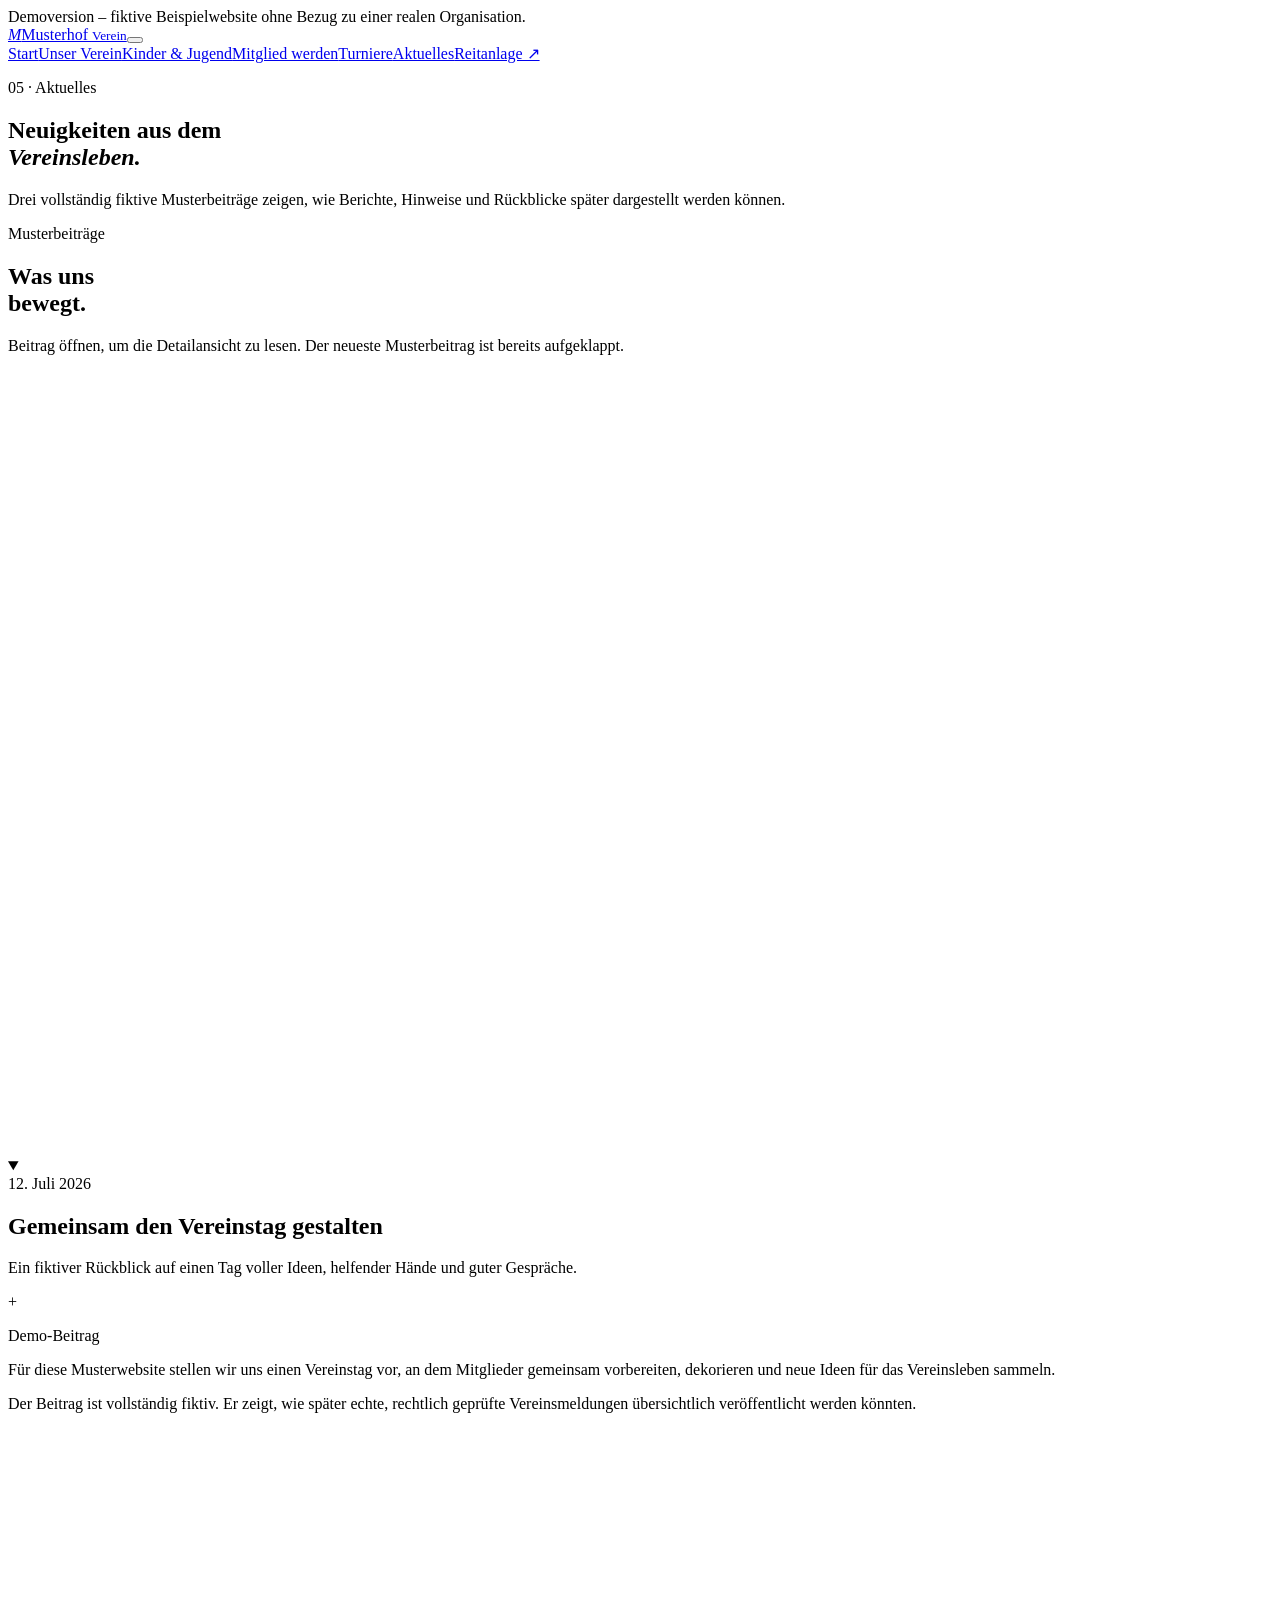
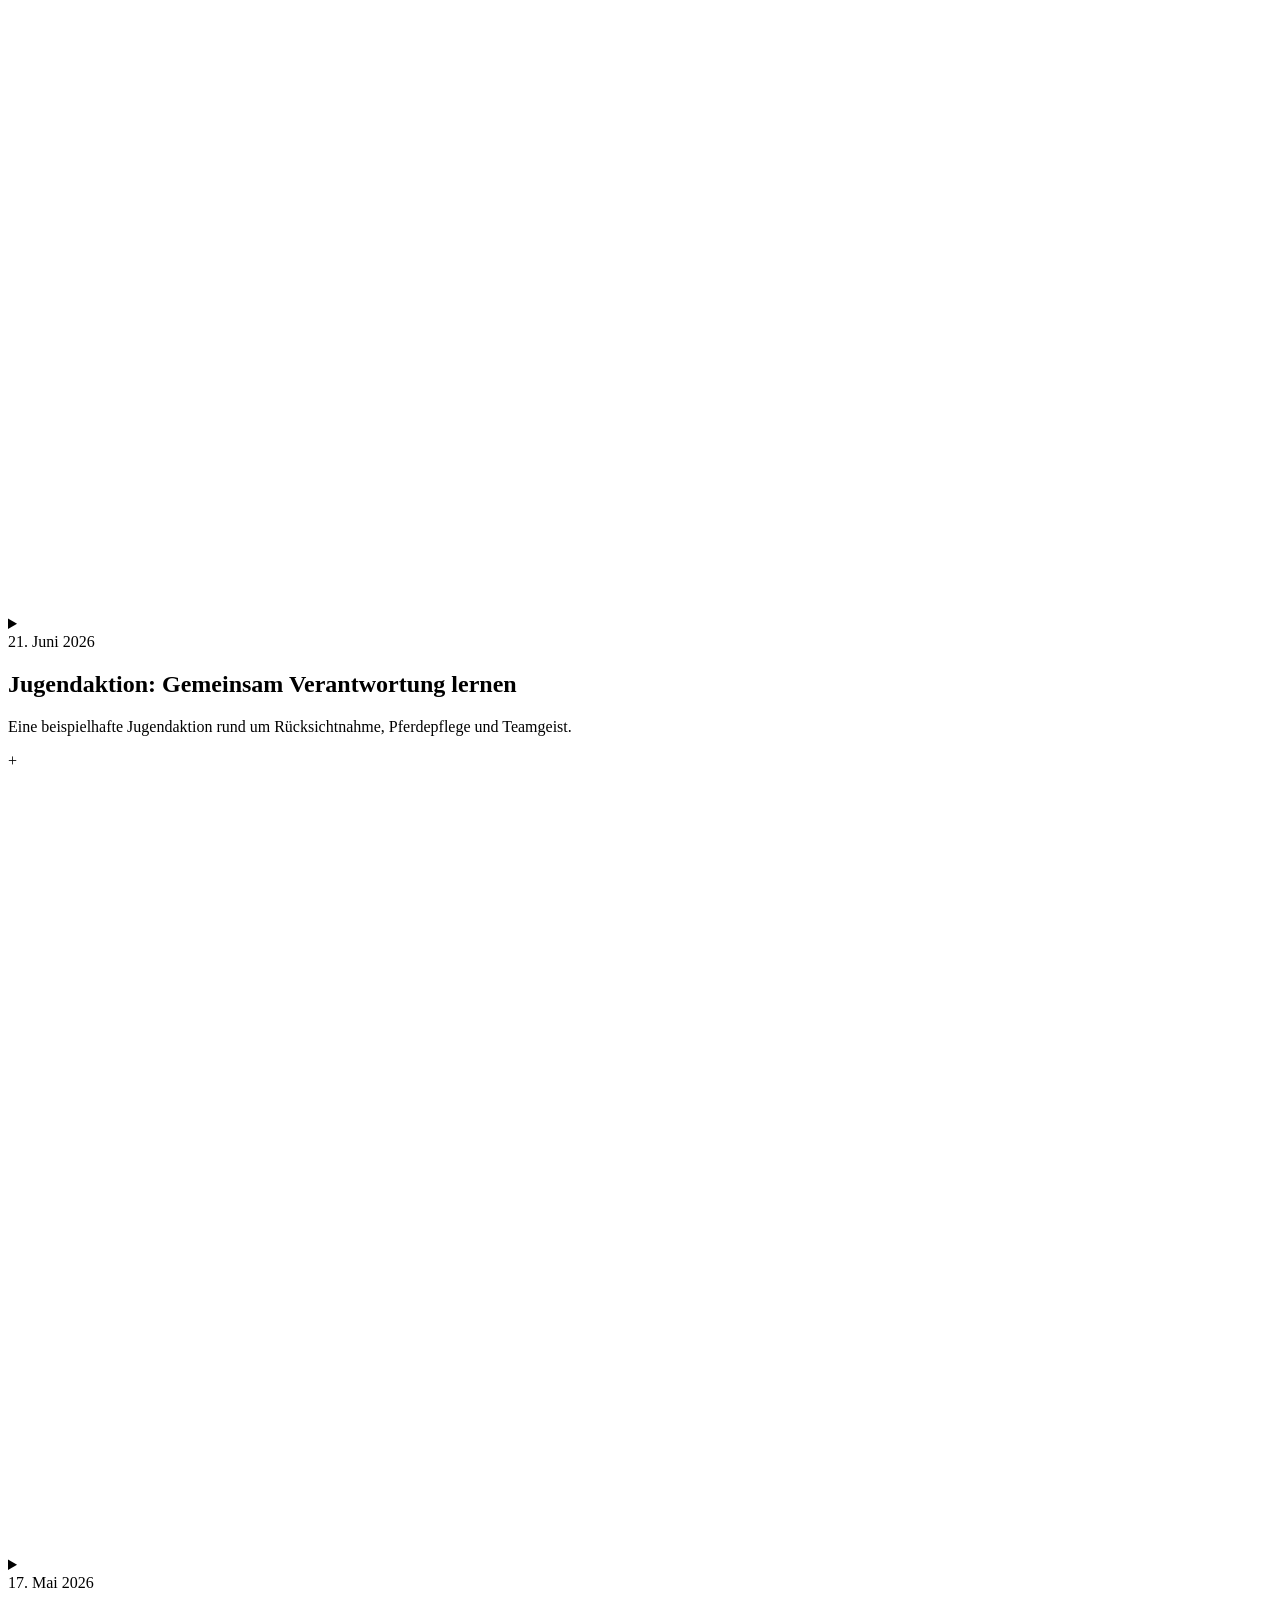
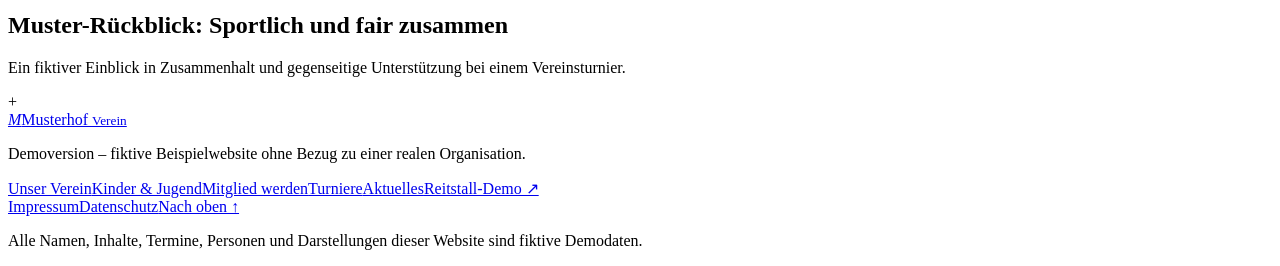
==== aktuelles.html @ 646482c4 "Erstelle Vereins-Demowebsite" ====
<!doctype html><html lang="de"><head><meta charset="utf-8"><meta name="viewport" content="width=device-width,initial-scale=1"><meta name="robots" content="noindex,nofollow,noarchive"><meta name="description" content="Fiktive Neuigkeiten des Reitverein Musterhof e.V."><title>Aktuelles · Reitverein Musterhof e.V.</title><link rel="stylesheet" href="style.css"><script src="script.js" defer></script><script src="news.js" defer></script></head><body><div class="demo-bar">Demoversion – fiktive Beispielwebsite ohne Bezug zu einer realen Organisation.</div><header class="site-header"><a class="brand" href="index.html"><i class="brand-mark">M</i>Musterhof <small>Verein</small></a><button class="nav-toggle" type="button" aria-expanded="false" aria-controls="site-nav" aria-label="Navigation öffnen"><span></span></button><nav class="site-nav" id="site-nav"><a href="index.html">Start</a><a href="verein.html">Unser Verein</a><a href="jugend.html">Kinder & Jugend</a><a href="mitglied.html">Mitglied werden</a><a href="veranstaltungen.html">Turniere</a><a href="aktuelles.html" aria-current="page">Aktuelles</a><a class="partner-link" href="https://home-5020967539.app-ionos.space/">Reitanlage ↗</a></nav></header><main><section class="page-hero"><p class="eyebrow">05 · Aktuelles</p><h1>Neuigkeiten aus dem<br><em>Vereinsleben.</em></h1><p>Drei vollständig fiktive Musterbeiträge zeigen, wie Berichte, Hinweise und Rückblicke später dargestellt werden können.</p></section><section class="page-content"><div class="split-head"><div><p class="eyebrow">Musterbeiträge</p><h2>Was uns<br>bewegt.</h2></div><p>Beitrag öffnen, um die Detailansicht zu lesen. Der neueste Musterbeitrag ist bereits aufgeklappt.</p></div><div id="news-list" class="news-list" aria-live="polite"><p class="news-loading">Demo-Beiträge werden geladen …</p></div><noscript><p class="noscript">Für die sortierte Beitragsansicht muss JavaScript aktiviert sein.</p></noscript></section></main><footer class="site-footer"><div class="footer-grid"><div><a class="brand" href="index.html"><i class="brand-mark">M</i>Musterhof <small>Verein</small></a><p>Demoversion – fiktive Beispielwebsite ohne Bezug zu einer realen Organisation.</p></div><nav class="footer-nav"><a href="verein.html">Unser Verein</a><a href="jugend.html">Kinder & Jugend</a><a href="mitglied.html">Mitglied werden</a><a href="veranstaltungen.html">Turniere</a><a href="aktuelles.html">Aktuelles</a><a href="https://home-5020967539.app-ionos.space/">Reitstall-Demo ↗</a></nav><nav class="footer-nav"><a href="impressum.html">Impressum</a><a href="datenschutz.html">Datenschutz</a><a href="#top">Nach oben ↑</a></nav></div><p class="footer-note">Alle Namen, Inhalte, Termine, Personen und Darstellungen dieser Website sind fiktive Demodaten.</p></footer></body></html>
---- style.css ----
:root{--night:#071d2b;--navy:#0d3148;--petrol:#174e63;--blue:#396d87;--smoke:#88a9b9;--mist:#edf3f5;--paper:#m��h��춻�q�^v
L	HHL��
K̊JN���܎�ٙ��ؘX��ܛ�[���YX[YܘYY[�
�\��H]�HL	K�ؘJ�MK�MK�MK�MJK�[��\�[�̉JK[�X\�YܘYY[�
L�YY�̍YM�����M
_K�Y�KZ\���X^]�Y��L���܎��YLYM�K�Y�KX�۝[��Y[�΍ܙ[HX^
K���[K�[�
L	HHLL�
K̊J_K�Y�KX�۝[���X\��[��K���[Nٛ۝��[\
����[K�����[JK�K���\�K\�\�Y�_K����^�X^]�Y�K����H���܎��M����ٛ۝\�^�N�K�ܙ[_K��[Y\�YܚY�X\��[�]���[N�ܚY][\]KX��[[�Μ�\X]
�Y��_K���\�YܚY�X\��[�]���[N�ܚY][\]KX��[[�Μ�\X]
Y��_K���\�X�\��Y[�ΌK��[_K�]�]\��\�^N�ܚY�\�X�\�][ΌN���܎���NYؘX��ܛ�[��[�X\�YܘYY[�
MYY���͘��L���
N؛ܙ\�\�Y]\ΌN�X�KZ][\Θ�[�\�ٛ۝��[\
ܙ[K���\�[JH�\�K\�\�Y�_K���\�X�\���X\��[��K�ܙ[H���[Nٛ۝\�^�N�K���[_K���\�X�\����^�X\��[�����܎��\�KX�YJNٛ۝\�^�N��ܙ[Nٛ۝]�ZY��L�]\�\�X�[�΋�Y[N�^]�[�ٛܛN�\\��\�_K�[[�X�\�\�^N�[�[�KX�����X\��[�]��\�[N�Y[�΋����[H��[N���܎��X����ؘX��ܛ�[��ٌ�MX��؛ܙ\�\�Y]\ΎN\ٛ۝\�^�N��N�[Nٛ۝]�ZY��L�^]�[�ٛܛN�\\��\�_K��\[\��\�^N�ܚY���[�\�\�\�]��\���\���[N�X\��[��ܙ[H�Y[�Ό�\�\�[N��ۙ_K��\[\�^�\�^N�ܚY�ܚY][\]KX��[[�΍�Y����\�\�[N�[YۋZ][\Μ�\��Y[�ΌK�ܙ[NؘX��ܛ�[��ٙ��؛ܙ\��\��Y�\�K[[�JN؛ܙ\�\�Y]\ΌM�K��\[\�N��Y�ܙ^�\�^N�ܚY��Y��ZY�����܎�ٙ��ؘX��ܛ�[���\�K\]��
N؛ܙ\�\�Y]\΍L	N���[�\�Z[�ܙ[Y[���\���۝[����[�\��\�X�[X[[XY[��^�\��N�X�KZ][\Θ�[�\�ٛ۝\�^�N���\�[Nٛ۝]�ZY��K�]�[�YܚY�ܚY][\]KX��[[�Μ�\X]
�Y��_K�]�[�X�\��Z[�ZZY���K�]�[�X�\���X\��[��\�[HK�]�[�X�\��X�^ٛ۝\�^�N���[Nٛ۝]�ZY���LK�Y�[]�\��[���[[�Y�[��[۞�Y[�ΌK���[HK��[N���܎��N�ؘ͎X��ܛ�[��ٍXY�؛ܙ\��\��Y���XLN؛ܙ\�\�Y]\ΌMٛ۝]�ZY���K�Y�[]X�^�\�^N�ܚY��\����[N�X\��[����[HK�Y�[\����\�^N�ܚY�ܚY][\]KX��[[�Ό��Y����\�\�[N�Y[�Ό\�[NؘX��ܛ�[��ٙ��؛ܙ\��\��Y�\�K[[�JN؛ܙ\�\�Y]\ΌL�K�Y�[\����ٛ۝\�^�N����[_K��]��[\��\�^N�ܚY��\�\�[_K��]��Z][^ؘX��ܛ�[��ٙ��؛ܙ\��\��Y�\�K[[�JN؛ܙ\�\�Y]\Ό���ݙ\���ΚY[�K��]��Z][H�[[X\�^�\�^N�ܚY�ܚY][\]KX��[[�Ό��Y��]]���\�K�\�[N�[YۋZ][\Θ�[�\��Y[�Ό\�[N��\��܎��[�\��\�\�[N��ۙ_K��]��Z][H�[[X\�N��]�X��]Y]Z[�[X\��\��\�^N��ۙ_K��]��Z][H�[[X\�H[Y���Y����ZY��ML�ؚ�X�Y�]��ݙ\�؛ܙ\�\�Y]\ΌMK��]��Z][H��X\��[����\�[HZ[\ܝ[�ٛ۝\�^�N�����[HZ[\ܝ[�K��]��]���^�\�^N�ܚY��Y���ZY���؛ܙ\��\��Y�\�K[[�JN؛ܙ\�\�Y]\΍L	N�X�KZ][\Θ�[�\���[��][ێ���\�K��]��Z][V��[�H��]��]���^��[�ٛܛN���]JYY�_K��]��Y]Z[�\�^N�ܚY�ܚY][\]KX��[[�Ό��Y����\�K�\�[N�Y[�Ό\�[HK�\�[H�L����܎��\�K[]]Y
_K��]��[�Y[���Y[�Ό��[NؘX��ܛ�[��ٙ��؛ܙ\�\�Y]\ΌNK����ܚ\�Y[�Ό\�[N���܎���L����ؘX��ܛ�[��ٍYMYM_K��]�X[��X�]N���[�ٛܛN��[��]VJ��
N��[��][ێ��X�]H����[�ٛܛH���K��]�X[��\�X�^��X�]N�N��[�ٛܛN��ۙ_PYYXJX^]�Y�L�
^˜�]K[�]���\���\�[_K��]K[�]�^ٛ۝\�^�N���\�[_K�\�XKYܚY��X]\�KYܚY�[���YܚY�ܚY][\]KX��[[�Μ�\X]
�Z[�X^
Y��J_K���\�YܚY�ܚY][\]KX��[[�Μ�\X]
�Y��_K��]��\�]�Y]��ܚY][\]KX��[[�ΌY��Y��K��]��X�\���\��X�[�ܚYX��[[��K�L_K����\�YܚY�ܚY][\]KX��[[�ΌY��Y��K����\�YܚY���\��X�[�ܚYX��[[��K�L__PYYXJX^]�Y��
^�[��ܛ�\Y[��]���K�[[�X�\�ٛ۝\�^�N��M��[_K��]KZXY\���YH��]KZXY\����][ێ��[]]�N���]]��Y[�Ό\�[HK���[NؘX��ܛ�[���\�K[�Y�
_K��]�]���^�\�^N�����K��]K[�]����][ێ�X���]N���L	N�Y��ܚY���\�^N��ۙN�Y[�΋�ܙ[HK���[HK���[NؘX��ܛ�[���\�K[�Y�
N؛ܙ\�]��\��Y�ؘJ�MK�MK�MK�L�Nٛ^Y\�X�[ێ���[[��[YۋZ][\Μ��]�K��]K[�]���[��\�^N��^K��]K[�]�^�Y[�΋��\�[Nٛ۝\�^�N����[_K�\��\�[[��؛ܙ\�\�Y]\ΌL�K�\���Z[�ZZY���K�\�Ϛ[Y��ؚ�X�\��][ێ���H�[�\�K�\��X��^�Y[�ΎLK���[_K�\��K�Y�KZ\��^ٛ۝\�^�N��[\
ˍ\�[KM]�����[J_K��]ZXY��K�[�]X�[��ܚY][\]KX��[[�ΌY��K��X�[ۋ�Y�KX�۝[��Y[�΍\�[HK���[_K�Y�KZ\���Z[�ZZY���Y[�΍\�[HK���[_K�\�XKYܚY��X]\�KYܚY�[���YܚY��[Y\�YܚY�]�[�YܚY���\�YܚY��]��\�]�Y]��ܚY][\]KX��[[�ΌY��K�\�XKX�\��Z[�ZZY��͌K�[�]]�\�X[�Z[�ZZY����ܚY\��Ό_K��]��X�\���\��X�[�ܚYX��[[��]]�K��]��X�\���\��X�[[Y���]��X�\�[Y��ZY����K����\�YܚY�ܚY][\]KX��[[�ΌY��K����\�YܚY���\��X�[�ܚYX��[[��]]�K��]��Z][H�[[X\�^�ܚY][\]KX��[[�ΌY��]]�K��]��Z][H�[[X\�H[Y��ܚYX��[[��K�LN��Y�L	N�ZY����K��]��Z][H�[[X\�O�]��ܚYX��[[��_K��]��]���^�ܚYX��[[����ܚY\��Ό�K��]��Y]Z[�ܚY][\]KX��[[�ΌY���Y[�Ό\�[HK�\�[_K�Y�[\����ܚY][\]KX��[[�ΌY��K��^��\�\�[__PYYXJ�Y�\��\�YX�Y[[�[ێ��YX�J^�[��ܛ�X�Z]�[܎�]]�J�
���Y�ܙK
��Y�\��[�[X][ۋY\�][ێ��[\�Z[\ܝ[��[�[X][ۋZ]\�][ۋX��[��HZ[\ܝ[���[��][ۋY\�][ێ��[\�Z[\ܝ[�K��]�X[��X�]N�N��[�ٛܛN��ۙ__B
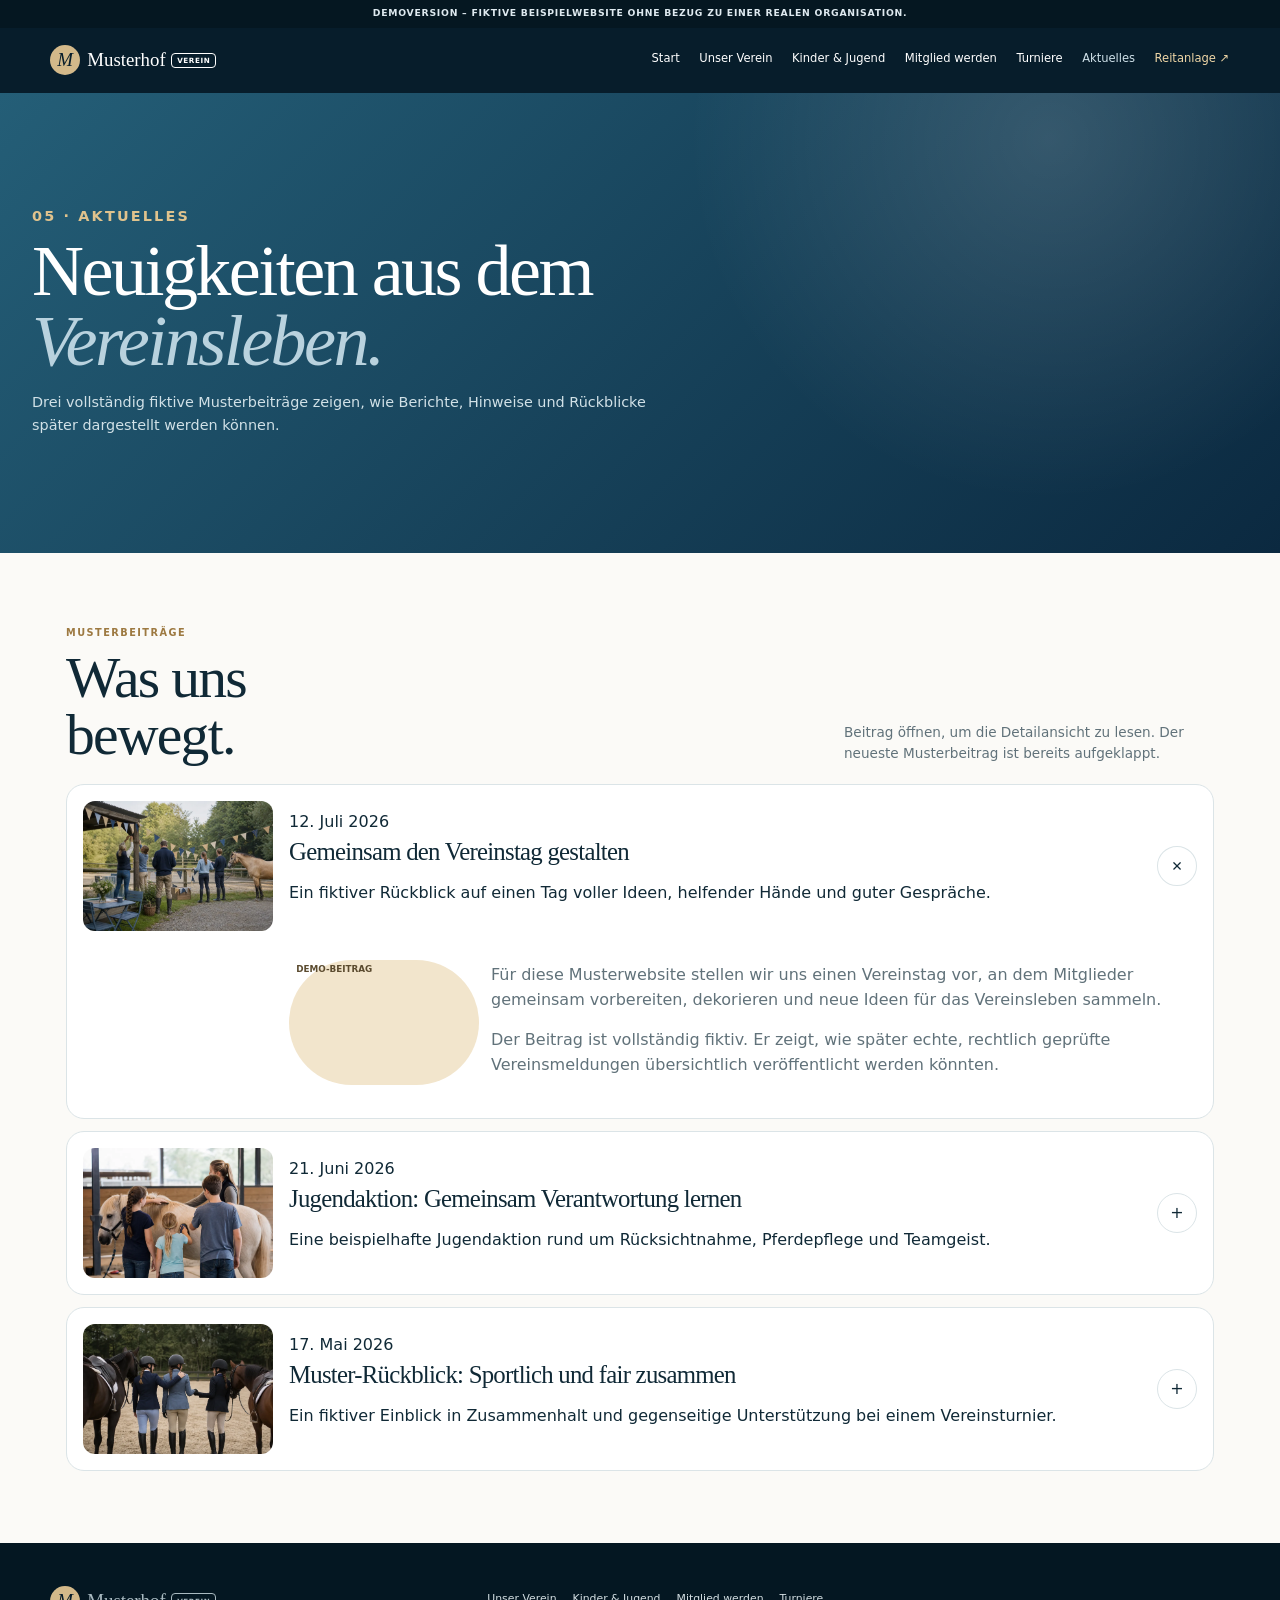
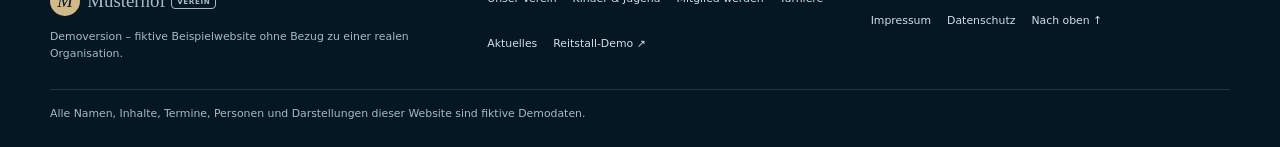
==== commit c4e410f2: "Vereinsseite mobile-first vereinfachen" ====
--- a/aktuelles.html
+++ b/aktuelles.html
@@ -1 +1,3 @@
-<!doctype html><html lang="de"><head><meta charset="utf-8"><meta name="viewport" content="width=device-width,initial-scale=1"><meta name="robots" content="noindex,nofollow,noarchive"><meta name="description" content="Fiktive Neuigkeiten des Reitverein Musterhof e.V."><title>Aktuelles · Reitverein Musterhof e.V.</title><link rel="stylesheet" href="style.css"><script src="script.js" defer></script><script src="news.js" defer></script></head><body><div class="demo-bar">Demoversion – fiktive Beispielwebsite ohne Bezug zu einer realen Organisation.</div><header class="site-header"><a class="brand" href="index.html"><i class="brand-mark">M</i>Musterhof <small>Verein</small></a><button class="nav-toggle" type="button" aria-expanded="false" aria-controls="site-nav" aria-label="Navigation öffnen"><span></span></button><nav class="site-nav" id="site-nav"><a href="index.html">Start</a><a href="verein.html">Unser Verein</a><a href="jugend.html">Kinder & Jugend</a><a href="mitglied.html">Mitglied werden</a><a href="veranstaltungen.html">Turniere</a><a href="aktuelles.html" aria-current="page">Aktuelles</a><a class="partner-link" href="https://home-5020967539.app-ionos.space/">Reitanlage ↗</a></nav></header><main><section class="page-hero"><p class="eyebrow">05 · Aktuelles</p><h1>Neuigkeiten aus dem<br><em>Vereinsleben.</em></h1><p>Drei vollständig fiktive Musterbeiträge zeigen, wie Berichte, Hinweise und Rückblicke später dargestellt werden können.</p></section><section class="page-content"><div class="split-head"><div><p class="eyebrow">Musterbeiträge</p><h2>Was uns<br>bewegt.</h2></div><p>Beitrag öffnen, um die Detailansicht zu lesen. Der neueste Musterbeitrag ist bereits aufgeklappt.</p></div><div id="news-list" class="news-list" aria-live="polite"><p class="news-loading">Demo-Beiträge werden geladen …</p></div><noscript><p class="noscript">Für die sortierte Beitragsansicht muss JavaScript aktiviert sein.</p></noscript></section></main><footer class="site-footer"><div class="footer-grid"><div><a class="brand" href="index.html"><i class="brand-mark">M</i>Musterhof <small>Verein</small></a><p>Demoversion – fiktive Beispielwebsite ohne Bezug zu einer realen Organisation.</p></div><nav class="footer-nav"><a href="verein.html">Unser Verein</a><a href="jugend.html">Kinder & Jugend</a><a href="mitglied.html">Mitglied werden</a><a href="veranstaltungen.html">Turniere</a><a href="aktuelles.html">Aktuelles</a><a href="https://home-5020967539.app-ionos.space/">Reitstall-Demo ↗</a></nav><nav class="footer-nav"><a href="impressum.html">Impressum</a><a href="datenschutz.html">Datenschutz</a><a href="#top">Nach oben ↑</a></nav></div><p class="footer-note">Alle Namen, Inhalte, Termine, Personen und Darstellungen dieser Website sind fiktive Demodaten.</p></footer></body></html>
+<!doctype html><html lang="de"><head><meta charset="utf-8"><meta name="viewport" content="width=device-width,initial-scale=1"><meta name="robots" content="noindex,nofollow,noarchive"><meta name="description" content="Fiktive Neuigkeiten des Reitverein Musterhof e.V."><title>Aktuelles · Reitverein Musterhof e.V.</title><link rel="stylesheet" href="style.css?v=3"><script src="script.js" defer></script><script src="news.js" defer></script></head><body><div class="demo-bar">Demoversion – fiktive Beispielwebsite ohne Bezug zu einer realen Organisation.</div><header class="site-header"><a class="brand" href="index.html"><i class="brand-mark">M</i>Musterhof <small>Verein</small></a><button class="nav-toggle" type="button" aria-expanded="false" aria-controls="site-nav" aria-label="Navigation öffnen"><span></span></button><nav class="site-nav" id="site-nav"><a href="index.html">Start</a><a href="verein.html">Unser Verein</a><a href="jugend.html">Kinder & Jugend</a><a href="mitglied.html">Mitglied werden</a><a href="veranstaltungen.html">Turniere</a><a href="aktuelles.html" aria-current="page">Aktuelles</a><a class="partner-link" href="https://home-5020967539.app-ionos.space/">Reitanlage ↗</a></nav></header><main><section class="page-hero"><p class="eyebrow">05 · Aktuelles</p><h1>Neuigkeiten aus dem<br><em>Vereinsleben.</em></h1><p>Drei vollständig fiktive Musterbeiträge zeigen, wie Berichte, Hinweise und Rückblicke später dargestellt werden können.</p></section><section class="page-content"><div class="split-head"><div><p class="eyebrow">Musterbeiträge</p><h2>Was uns<br>bewegt.</h2></div><p>Beitrag öffnen, um die Detailansicht zu lesen. Der neueste Musterbeitrag ist bereits aufgeklappt.</p></div><div id="news-list" class="news-list" aria-live="polite"><p class="news-loading">Demo-Beiträge werden geladen …</p></div><noscript><p class="noscript">Für die sortierte Beitragsansicht muss JavaScript aktiviert sein.</p></noscript></section></main><footer class="site-footer"><div class="footer-grid"><div><a class="brand" href="index.html"><i class="brand-mark">M</i>Musterhof <small>Verein</small></a><p>Demoversion – fiktive Beispielwebsite ohne Bezug zu einer realen Organisation.</p></div><nav class="footer-nav"><a href="verein.html">Unser Verein</a><a href="jugend.html">Kinder & Jugend</a><a href="mitglied.html">Mitglied werden</a><a href="veranstaltungen.html">Turniere</a><a href="aktuelles.html">Aktuelles</a><a href="https://home-5020967539.app-ionos.space/">Reitstall-Demo ↗</a></nav><nav class="footer-nav"><a href="impressum.html">Impressum</a><a href="datenschutz.html">Datenschutz</a><a href="#top">Nach oben ↑</a></nav></div><p class="footer-note">Alle Namen, Inhalte, Termine, Personen und Darstellungen dieser Website sind fiktive Demodaten.</p></footer></body></html>
+
+
--- a/style.css
+++ b/style.css
@@ -1,512 +1,226 @@
-:root{--night:#071d2b;--navy:#0d3148;--petrol:#174e63;--blue:#396d87;--smoke:#88a9b9;--mist:#edf3f5;--paper:#m��h��춻�q�^v
--L-	H-H-L��--
-K̊JN���܎�ٙ��ؘX��ܛ�[���YX[-YܘYY[�
-�\��H]-�H-L	K-�ؘJ-�MK-�MK-�MK-�MJK--�[��\�[�-̉JK[�X\�YܘYY[�
--L�YY�̍-YM�����M-
-_K�Y�KZ\��--�X^-]�Y-��L--���܎��-YLYM�K�Y�KX�۝[�-�Y[�΍ܙ[HX^
--K���[K�[�
--L-	H-H-LL�--
-K̊J_K�Y�KX�۝[�-��X\��[��--K���[Nٛ۝�--�[\
--����[K--��--���[JK�K�-�-�\�-K\�\�Y�_K�-���^�X^-]�Y-�----K�-���H--���܎��M����ٛ۝-\�^�N�K�-ܙ[_K��[-Y\�YܚY-�X\��[�]��-�[N�ܚY-][\]KX��-[[�Μ�\X]
--�-Y��_K���\�-YܚY-�X\��[�]��-�[N�ܚY-][\]KX��-[[�Μ�\X]
----Y��_K���\�-X�\�-�Y[�ΌK�-�[_K�]�]\��\�^N�ܚY�\�X�-\�][ΌN���܎���NYؘX��ܛ�[��[�X\�YܘYY[�
--M-YY���͘�--�L���
-N؛ܙ\�\�Y]\ΌN--�X�KZ][\Θ�[�\�ٛ۝�--�[\
--ܙ[K-���-\�[JH-�\�-K\�\�Y�_K���\�-X�\�-��X\��[��K�ܙ[H--���[Nٛ۝-\�^�N�K���[_K���\�-X�\�-���^�X\��[�����܎��\�-KX�-YJNٛ۝-\�^�N��ܙ[Nٛ۝-]�ZY�-�-L�]-\�\�X�[�΋�Y[N�^--]-�[�ٛܛN�\-\��\�_K�[[�X�\-�\�^N�[�[�KX�����X\��[�]��\�[N�Y[�΋����[H-�-�[N���܎��X����ؘX��ܛ�[��ٌ�MX��؛ܙ\�\�Y]\ΎN\-ٛ۝-\�^�N��N-�[Nٛ۝-]�ZY�-�-L�^--]-�[�ٛܛN�\-\��\�_K��\-[\�-�\�^N�ܚY���[�\�\�\�]��\-���\��-�[N�X\��[��ܙ[H--�Y[�Ό�\�-\�-[N��ۙ_K��\-[\�^�\�^N�ܚY�ܚY-][\]KX��-[[�΍-�--Y����\�\�[N�[YۋZ][\Μ�\��Y[�ΌK�ܙ[NؘX��ܛ�[��ٙ��؛ܙ\��\--��Y-�\�-K[[�JN؛ܙ\�\�Y]\ΌM�-K��\-[\�N��Y�ܙ^�\�^N�ܚY��Y-�---�ZY�-�---���܎�ٙ��ؘX��ܛ�[���\�-K\]-��
-N؛ܙ\�\�Y]\΍L	N���[�\�Z[�ܙ[Y[���\-���۝[����[�\�-�\-�X�[X[-[XY[��^�\��N�X�KZ][\Θ�[�\�ٛ۝-\�^�N���\�[Nٛ۝-]�ZY�-�--K�]�[�-YܚY-�ܚY-][\]KX��-[[�Μ�\X]
--�-Y��_K�]�[�-X�\�-�Z[�ZZY�-��---K�]�[�-X�\�-��X\��[��\�[H-K�]�[�-X�\�-�X�^ٛ۝-\�^�N��-�[Nٛ۝-]�ZY�-��LK�Y�[-]�\��[��-�[[�Y�[��[۞�Y[�ΌK���[H-K�-�[N���܎��N-�ؘ͎X��ܛ�[��ٍXY-�؛ܙ\��\--��Y���XLN؛ܙ\�\�Y]\ΌM--ٛ۝-]�ZY�-��-K�Y�[-]X�^�\�^N�ܚY��\����[N�X\��[����[H-K�Y�[-\����\�^N�ܚY�ܚY-][\]KX��-[[�Ό��---Y����\�\�[N�Y[�Ό\�[NؘX��ܛ�[��ٙ��؛ܙ\��\--��Y-�\�-K[[�JN؛ܙ\�\�Y]\ΌL�-K�Y�[-\����ٛ۝-\�^�N���-�[_K��]��[\�-�\�^N�ܚY��\�\�[_K��]��Z][^ؘX��ܛ�[��ٙ��؛ܙ\��\--��Y-�\�-K[[�JN؛ܙ\�\�Y]\Ό��-�ݙ\���ΚY[�K��]��Z][H-�[[X\�^�\�^N�ܚY�ܚY-][\]KX��-[[�Ό��---Y��]]���\�K�\�[N�[YۋZ][\Θ�[�\��Y[�Ό\�[N��\��܎��[�\��\�-\�-[N��ۙ_K��]��Z][H-�[[X\�N��]�X��]-Y]Z[-�[X\��\��\�^N��ۙ_K��]��Z][H-�[[X\�H[Y���Y-���--�ZY�-�ML--�ؚ�X�-Y�]��ݙ\�؛ܙ\�\�Y]\ΌM--K��]��Z][H-��X\��[����\�[H-Z[\ܝ[�ٛ۝-\�^�N�����[HZ[\ܝ[�K��]��]���^�\�^N�ܚY��Y-�-�-�ZY�-�-�-؛ܙ\��\--��Y-�\�-K[[�JN؛ܙ\�\�Y]\΍L	N�X�KZ][\Θ�[�\��-�[��][ێ���\�K��]��Z][V��[�H-��]��]���^�-�[�ٛܛN���]J--YY�_K��]��Y]Z[-�\�^N�ܚY�ܚY-][\]KX��-[[�Ό��---Y����\�K�\�[N�Y[�Ό-\�[H-K�\�[H-�L�-���܎��\�-K[]]Y
-_K��]��[�Y[���Y[�Ό��[NؘX��ܛ�[��ٙ��؛ܙ\�\�Y]\ΌN--K����ܚ\--�Y[�Ό\�[N���܎���L����ؘX��ܛ�[��ٍYMYM_K��]�X[-��X�]-N��-�[�ٛܛN�-�[��]VJ-��-
-N�-�[��][ێ��X�]-H-���--�[�ٛܛH-���K��]�X[-��\�X�^��X�]-N�N�-�[�ٛܛN��ۙ_PYYXJX^-]�Y-�L-�--
-^˜�]K[�]���\���\�[_K��]K[�]�^ٛ۝-\�^�N���\�[_K�\�XKYܚY--��X]-\�KYܚY--�[���YܚY-�ܚY-][\]KX��-[[�Μ�\X]
--�Z[�X^
----Y��J_K���\�-YܚY-�ܚY-][\]KX��-[[�Μ�\X]
--�-Y��_K��]��\-�]�Y]��ܚY-][\]KX��-[[�ΌY��-Y��K��]��X�\���\��-X�[-�ܚY-X��-[[��K�L_K����\�YܚY-�ܚY-][\]KX��-[[�ΌY��-Y��K����\�YܚY���\��-X�[-�ܚY-X��-[[��K�L__PYYXJX^-]�Y-��---
-^�-[-��ܛ�-\Y[��]���--K�[[�X�\�ٛ۝-\�^�N��M��[_K��]KZXY\�-��YH-��]KZXY\����][ێ��[]]�N���]]��Y[�Ό\�[H-K���[NؘX��ܛ�[���\�-K[�Y�-
-_K��]�]���^�\�^N�����K��]K[�]����][ێ�X���-]N���L-	N�Y��ܚY�-��\�^N��ۙN�Y[�΋�ܙ[H-K���[H-K���[NؘX��ܛ�[���\�-K[�Y�-
-N؛ܙ\�]��\--��Y-�ؘJ-�MK-�MK-�MK-�L�Nٛ^-Y\�X�[ێ���-[[��[YۋZ][\Μ�-�]�K��]K[�]���[��\�^N��^K��]K[�]�^�Y[�΋��\�[Nٛ۝-\�^�N��-��[_K�\��\�[[��؛ܙ\�\�Y]\ΌL�-K�\���Z[�ZZY�-��---K�\�Ϛ[Y��ؚ�X�-\��][ێ���H�[�\�K�\��X��-^�Y[�ΎL---K���[_K�\��-K-�Y�KZ\��-^ٛ۝-\�^�N��[\
--ˍ\�[K-M]��--���[J_K��]-ZXY--��K-�[�]-X�[�-�ܚY-][\]KX��-[[�ΌY��K��X�[ۋ-�Y�KX�۝[�-�Y[�΍\�[H-K���[_K�Y�KZ\���Z[�ZZY�-�---�Y[�΍\�[H-K���[_K�\�XKYܚY--��X]-\�KYܚY--�[���YܚY--��[-Y\�YܚY--�]�[�-YܚY--���\�-YܚY--��]��\-�]�Y]��ܚY-][\]KX��-[[�ΌY��K�\�XKX�\�-�Z[�ZZY�-�͌--K�[�]-]�\�X[-�Z[�ZZY�-��---�ܚY-\��Ό_K��]��X�\���\��-X�[-�ܚY-X��-[[��]]�K��]��X�\���\��-X�[[Y�-��]��X�\�[Y��ZY�-���--K����\�YܚY-�ܚY-][\]KX��-[[�ΌY��K����\�YܚY���\��-X�[-�ܚY-X��-[[��]]�K��]��Z][H-�[[X\�^�ܚY-][\]KX��-[[�ΌY��]]�K��]��Z][H-�[[X\�H[Y��ܚY-X��-[[��K�LN��Y-�L-	N�ZY�-���--K��]��Z][H-�[[X\�O�]��ܚY-X��-[[��_K��]��]���^�ܚY-X��-[[����ܚY-\��Ό�K��]��Y]Z[-�ܚY-][\]KX��-[[�ΌY���Y[�Ό-\�[H-K�\�[_K�Y�[-\����ܚY-][\]KX��-[[�ΌY��K��^��\�\�[__PYYXJ--�Y�\��\�Y-X�Y-[[�[ێ��Y-X�J^�-[-��ܛ�-X�Z]�[܎�]]�J�
-���Y�ܙK
-��Y�\��[�[X][ۋY-\�][ێ��-[\�Z[\ܝ[��[�[X][ۋZ]\�][ۋX��[��HZ[\ܝ[��-�[��][ۋY-\�][ێ��-[\�Z[\ܝ[�K��]�X[-��X�]-N�N�-�[�ٛܛN��ۙ__B+:root{
+  --night:#071d2b;
+  --navy:#0d3148;
+  --petrol:#174e63;
+  --blue:#396d87;
+  --smoke:#88a9b9;
+  --mist:#edf3f5;
+  --paper:#fbfaf7;
+  --cream:#f2ecdf;
+  --sand:#d3b98a;
+  --ink:#102936;
+  --muted:#61727a;
+  --line:#dbe4e7;
+  --focus:#e2bb72;
+  --radius:18px;
+  --serif:Georgia,"Times New Roman",serif;
+  --sans:ui-sans-serif,system-ui,-apple-system,"Segoe UI",sans-serif;
+  --content:1180px;
+  --shadow:0 12px 32px rgba(7,29,43,.12);
+}
+
+*{box-sizing:border-box}
+html{scroll-behavior:smooth;scroll-padding-top:5rem}
+body{margin:0;color:var(--ink);background:var(--paper);font-family:var(--sans);font-size:16px;line-height:1.55}
+img{display:block;max-width:100%}
+a{color:inherit}
+button,a{-webkit-tap-highlight-color:transparent;touch-action:manipulation}
+button,input,select{font:inherit}
+:focus-visible{outline:3px solid var(--focus);outline-offset:3px}
+.demo-bar{min-height:28px;padding:.4rem max(1rem,env(safe-area-inset-left));color:#dfeaf0;background:#051721;text-align:center;font-size:.58rem;font-weight:800;letter-spacing:.08em;text-transform:uppercase}
+
+.site-header{position:relative;z-index:20;display:flex;min-height:62px;align-items:center;justify-content:space-between;gap:1rem;padding:.65rem max(1rem,env(safe-area-inset-right)) .65rem max(1rem,env(safe-area-inset-left));color:#fff;background:var(--night)}
+.home .site-header{position:absolute;top:28px;left:0;right:0;background:transparent}
+.brand{display:flex;min-height:44px;align-items:center;color:inherit;font:400 1.18rem var(--serif);text-decoration:none;white-space:nowrap}
+.brand-mark{display:grid;width:30px;height:30px;margin-right:.45rem;color:var(--night);background:var(--sand);border-radius:50%;place-items:center;font-style:italic}
+.brand small{margin-left:.35rem;padding:.14rem .3rem;border:1px solid currentColor;border-radius:4px;font:800 .45rem var(--sans);letter-spacing:.08em;text-transform:uppercase}
+.nav-toggle{display:inline-flex;min-width:48px;min-height:44px;align-items:center;justify-content:center;padding:.5rem .8rem;color:#fff;background:rgba(255,255,255,.08);border:1px solid rgba(255,255,255,.4);border-radius:99px;font:750 .72rem var(--sans)}
+.site-nav{position:absolute;top:100%;right:1rem;display:none;width:min(280px,calc(100vw - 2rem));padding:.55rem;color:#fff;background:rgba(7,29,43,.98);border:1px solid rgba(255,255,255,.14);border-radius:14px;box-shadow:0 18px 44px rgba(0,0,0,.3)}
+.site-nav.open{display:grid}
+.site-nav a{min-height:46px;padding:.75rem;border-radius:9px;text-decoration:none;font-size:.84rem}
+.site-nav a:hover,.site-nav a[aria-current=page]{background:rgba(255,255,255,.08);color:#d8e8ee}
+.partner-link{color:#f0d7a7!important}
+
+.hero{position:relative;display:flex;height:clamp(440px,61svh,590px);min-height:440px;align-items:flex-end;color:#fff;background:var(--navy);overflow:hidden}
+.hero>img{position:absolute;inset:0;width:100%;height:100%;object-fit:cover;object-position:58% center}
+.hero:after{position:absolute;inset:0;background:linear-gradient(90deg,rgba(4,24,37,.95),rgba(7,37,55,.6) 72%,rgba(7,29,43,.15)),linear-gradient(0deg,rgba(4,23,33,.6),transparent 54%);content:""}
+.hero-copy{position:relative;z-index:2;width:min(100%,var(--content));margin:0 auto;padding:5.5rem 1rem 2rem}
+.eyebrow{margin:0 0 .55rem;color:#9d7941;font-size:.61rem;font-weight:850;letter-spacing:.15em;text-transform:uppercase}
+.hero .eyebrow,.dark .eyebrow,.page-hero .eyebrow{color:#e0c38d}
+.hero h1,.page-hero h1{margin:0;font:400 clamp(2.65rem,12vw,4.5rem)/.98 var(--serif);letter-spacing:-.035em}
+.hero h1 em,.page-hero h1 em{color:#b9d2de;font-weight:400}
+.lead{max-width:500px;margin:.85rem 0 1rem;color:#dbe7eb;font-size:.9rem}
+.button-row{display:flex;gap:.65rem;flex-wrap:wrap}
+.button{display:inline-flex;min-height:44px;align-items:center;justify-content:center;padding:.68rem 1rem;color:var(--night);background:var(--sand);border:1px solid var(--sand);border-radius:99px;text-decoration:none;font-size:.75rem;font-weight:850;cursor:pointer}
+.button.secondary{color:#fff;background:transparent;border-color:rgba(255,255,255,.55)}
+.button.blue{color:#fff;background:var(--petrol);border-color:var(--petrol)}
+
+.section,.page-content{padding:2.75rem max(1rem,env(safe-area-inset-left))}
+.section.light{background:var(--mist)}
+.section.dark{color:#fff;background:var(--night)}
+.section.sand{background:var(--cream)}
+.split-head{display:flex;max-width:var(--content);gap:1rem;align-items:end;justify-content:space-between;margin:0 auto 1.25rem}
+.split-head h2,.section-title,.community h2,.page-content h2{margin:0;font:400 clamp(1.9rem,8vw,3.6rem)/1 var(--serif);letter-spacing:-.03em}
+.split-head>p{display:none;max-width:370px;margin:0;color:var(--muted);font-size:.85rem}
+.dark .split-head>p{color:#afc1c9}
+
+.area-grid{display:grid;max-width:var(--content);margin:auto;grid-template-columns:repeat(2,minmax(0,1fr));gap:.65rem}
+.area-card{position:relative;display:flex;min-width:0;min-height:156px;padding:.95rem;color:#fff;background:linear-gradient(145deg,#396d87,#173e55);border:1px solid rgba(255,255,255,.15);border-radius:var(--radius);box-shadow:var(--shadow);flex-direction:column;text-decoration:none;transition:transform .18s,border-color .18s}
+.area-card:nth-child(2){background:linear-gradient(145deg,#507f95,#234c61)}
+.area-card:nth-child(3){background:linear-gradient(145deg,#315f78,#15394f)}
+.area-card:nth-child(4){background:linear-gradient(145deg,#45758a,#1e4659)}
+.area-card.partner{color:#25343a;background:linear-gradient(145deg,#e7d7bb,#c7aa79);border-color:#ecdcbf}
+.area-card:hover,.area-card:focus-visible{border-color:rgba(255,255,255,.55);transform:translateY(-2px)}
+.area-card:active{transform:scale(.985)}
+.area-card>span{align-self:flex-end;color:rgba(255,255,255,.58);font-size:.58rem;letter-spacing:.12em}
+.area-card.partner>span{color:#5e5d53}
+.tile-icon,.card-icon{width:24px;height:24px;margin:.2rem 0 .3rem;object-fit:contain}
+.area-card h3{margin:auto 0 .3rem;font:400 clamp(1.12rem,5vw,1.5rem)/1.05 var(--serif);overflow-wrap:anywhere}
+.area-card p{margin:0;color:rgba(255,255,255,.75);font-size:.68rem;line-height:1.35}
+.area-card.partner p{color:#4b5b5b}
+.card-action{margin-top:.65rem;color:rgba(255,255,255,.92);font-size:.58rem;letter-spacing:.07em;text-transform:uppercase}
+.partner .card-action{color:#35494d}
+.card-kicker,.card-tag{font-size:.6rem;font-weight:850;letter-spacing:.09em;text-transform:uppercase}
+
+.latest-section{background:var(--mist)}
+.compact-head{align-items:center}
+.text-link{min-height:44px;padding:.7rem 0;text-decoration:none;font-size:.72rem;font-weight:800}
+.latest-card{display:grid;max-width:var(--content);margin:auto;color:inherit;background:#fff;border:1px solid var(--line);border-radius:var(--radius);box-shadow:var(--shadow);overflow:hidden;text-decoration:none;grid-template-columns:92px 1fr}
+.latest-card img{width:92px;height:100%;min-height:120px;object-fit:cover}
+.latest-copy{display:flex;min-width:0;padding:1rem;flex-direction:column;justify-content:center}
+.latest-copy time,.news-card time,.event-card time{color:var(--blue);font-size:.61rem;font-weight:800;letter-spacing:.06em;text-transform:uppercase}
+.latest-copy strong{margin:.35rem 0;font:400 1.15rem/1.15 var(--serif)}
+.latest-copy>span{display:-webkit-box;color:var(--muted);font-size:.7rem;overflow:hidden;-webkit-box-orient:vertical;-webkit-line-clamp:2}
+
+.community{background:var(--paper)}
+.community>div,.community ul{max-width:var(--content);margin-left:auto;margin-right:auto}
+.community>div>p:last-child{max-width:700px;margin:.8rem 0 0;color:var(--muted);font-size:.86rem}
+.community ul{display:grid;gap:.55rem;margin-top:1.5rem;padding:0;list-style:none}
+.community li{display:flex;padding:.8rem 0;border-top:1px solid var(--line);flex-direction:column}
+.community li b{font:400 1.05rem var(--serif)}
+.community li span{color:var(--muted);font-size:.7rem}
+
+.page-hero{min-height:360px;padding:4.5rem max(1rem,env(safe-area-inset-left)) 3rem;color:#fff;background:radial-gradient(circle at 82% 10%,rgba(255,255,255,.14),transparent 32%),linear-gradient(135deg,#245e77,#0b2940)}
+.page-hero p{max-width:650px;color:#d1e1e7;font-size:.9rem}
+.page-content{max-width:calc(var(--content) + 2rem);margin:auto}
+.page-hero h1,.page-content h2{overflow-wrap:anywhere}
+.page-content>*{min-width:0}
+.prose{max-width:800px}
+.prose p{color:#4e626b;font-size:.95rem}
+
+.feature-grid,.info-grid,.values-grid,.event-grid,.board-grid{display:grid;grid-template-columns:1fr;gap:.75rem}
+.feature-card,.info-card,.event-card,.board-card{min-width:0;padding:1.25rem;background:#fff;border:1px solid var(--line);border-radius:var(--radius)}
+.feature-card b,.info-card b{color:var(--blue);font-size:.61rem;letter-spacing:.1em;text-transform:uppercase}
+.feature-card h3,.info-card h3,.event-card h3,.board-card h3{margin:1.1rem 0 .5rem;font:400 1.45rem/1.08 var(--serif)}
+.feature-card p,.info-card p,.event-card p,.board-card p{color:var(--muted);font-size:.86rem}
+.values-grid,.info-grid,.event-grid,.board-grid{margin-top:2rem}
+.avatar{display:grid;aspect-ratio:1;color:#dce8ed;background:linear-gradient(145deg,#376b84,#122f44);border-radius:15px;place-items:center;font:400 clamp(2.5rem,10vw,4.5rem) var(--serif)}
+.board-card .role{margin:0;color:var(--blue);font-size:.65rem;font-weight:850;letter-spacing:.08em;text-transform:uppercase}
+.demo-chip{display:inline-block;margin-top:.8rem;padding:.2rem .45rem;color:#5b4b2f;background:#f2e5cc;border-radius:99px;font-size:.55rem;font-weight:850;text-transform:uppercase}
+
+.youth-band{display:grid;grid-template-columns:1fr;gap:.65rem;padding:.65rem;background:var(--night)}
+.youth-copy{display:flex;min-height:390px;padding:2rem;background:linear-gradient(145deg,#214e64,#0d2f45);border-radius:var(--radius);flex-direction:column;justify-content:center;color:#fff}
+.youth-copy h2{margin:.5rem 0;font:400 clamp(2.2rem,10vw,4rem)/.98 var(--serif)}
+.youth-copy p{color:#c9dce4}
+.youth-visual{min-height:300px;background:url("assets/aktuelles/jugendaktion.webp") center/cover;border-radius:var(--radius)}
+
+.news-preview{display:grid;grid-template-columns:1fr;gap:.75rem}
+.news-card{display:flex;color:inherit;background:#fff;border:1px solid var(--line);border-radius:var(--radius);overflow:hidden;flex-direction:column;text-decoration:none}
+.news-card img{width:100%;height:200px;object-fit:cover}
+.news-card-body{padding:1.15rem}
+.news-card h3{margin:.55rem 0;font:400 1.45rem/1.08 var(--serif)}
+.news-card p{color:var(--muted);font-size:.85rem}
+
+.cta{display:grid;grid-template-columns:1fr;gap:1rem;padding:1.5rem;color:#fff;background:linear-gradient(135deg,var(--petrol),var(--navy));border-radius:var(--radius)}
+.cta h2{margin:0;font:400 clamp(2rem,9vw,3.6rem)/1 var(--serif)}
+.cta p{color:#c8dce4}
+.step-list{display:grid;counter-reset:steps;gap:.65rem;margin:2rem 0 0;padding:0;list-style:none}
+.step-list li{display:grid;grid-template-columns:40px 1fr;gap:.8rem;align-items:start;padding:1rem;background:#fff;border:1px solid var(--line);border-radius:14px}
+.step-list li:before{display:grid;width:36px;height:36px;color:#fff;background:var(--petrol);border-radius:50%;counter-increment:steps;content:counter(steps,decimal-leading-zero);place-items:center;font-size:.6rem;font-weight:800}
+.event-card{min-height:0}
+.event-card .place{font-size:.75rem;font-weight:750}
+.legal-warning,.demo-function{padding:1rem;color:#584b36;background:#f4ead7;border:1px solid #dfc9a1;border-radius:14px;font-weight:700}
+.legal-table{display:grid;gap:.6rem;margin:2rem 0}
+.legal-row{display:grid;grid-template-columns:1fr;gap:.4rem;padding:1rem;background:#fff;border:1px solid var(--line);border-radius:12px}
+.legal-row b{font-size:.75rem}
+
+.news-list{display:grid;gap:.75rem}
+.news-item{background:#fff;border:1px solid var(--line);border-radius:var(--radius);overflow:hidden}
+.news-item summary{display:grid;grid-template-columns:1fr auto;gap:1rem;align-items:center;padding:.8rem;cursor:pointer;list-style:none}
+.news-item summary::-webkit-details-marker{display:none}
+.news-item summary img{grid-column:1/-1;width:100%;height:200px;object-fit:cover;border-radius:12px}
+.news-item summary>div{grid-column:1;min-width:0}
+.news-item h2{margin:.3rem 0!important;font-size:1.55rem!important;overflow-wrap:anywhere}
+.news-toggle{display:grid;width:40px;height:40px;border:1px solid var(--line);border-radius:50%;place-items:center;transition:.2s}
+.news-item[open] .news-toggle{transform:rotate(45deg)}
+.news-detail{display:grid;grid-template-columns:1fr;gap:.75rem;padding:0 .8rem 1rem;color:var(--muted)}
+.news-loading{padding:1.5rem;background:#fff;border-radius:var(--radius)}
+.noscript{padding:1rem;color:#7e3737;background:#f5e5e5}
+
+.site-footer{padding:2.25rem max(1rem,env(safe-area-inset-left)) calc(1.5rem + env(safe-area-inset-bottom));color:#a9bac1;background:#041722;font-size:.68rem}
+.footer-grid{display:grid;max-width:var(--content);margin:auto;grid-template-columns:1fr;gap:1.5rem}
+.footer-grid p{margin:.4rem 0 0}
+.footer-nav{display:flex;gap:.35rem 1rem;flex-wrap:wrap}
+.footer-nav a{display:inline-flex;min-height:40px;align-items:center;color:#d3dee2;text-decoration:none}
+.footer-note{max-width:var(--content);margin:1.5rem auto 0;padding-top:1rem;border-top:1px solid rgba(255,255,255,.12)}
+.reveal{opacity:1;transform:none}
+
+@media(max-width:339px){
+  .area-grid{grid-template-columns:1fr}
+  .area-card{min-height:132px}
+}
+
+@media(min-width:640px){
+  .site-header{padding-left:2rem;padding-right:2rem}
+  .hero-copy,.section,.page-content,.page-hero{padding-left:2rem;padding-right:2rem}
+  .split-head>p{display:block}
+  .area-grid{grid-template-columns:repeat(3,minmax(0,1fr));gap:.85rem}
+  .area-card{min-height:175px;padding:1.15rem}
+  .latest-card{grid-template-columns:180px 1fr}
+  .latest-card img{width:180px;min-height:150px}
+  .community ul{grid-template-columns:repeat(3,1fr);gap:1rem}
+  .feature-grid,.info-grid,.values-grid,.event-grid{grid-template-columns:repeat(2,minmax(0,1fr))}
+  .board-grid{grid-template-columns:repeat(2,1fr)}
+  .news-preview{grid-template-columns:repeat(2,1fr)}
+  .cta{grid-template-columns:1.15fr .85fr}
+  .legal-row{grid-template-columns:220px 1fr}
+  .footer-grid{grid-template-columns:1.15fr 1fr 1fr}
+}
+
+@media(min-width:900px){
+  .site-header{padding-left:max(2rem,calc((100% - var(--content))/2));padding-right:max(2rem,calc((100% - var(--content))/2))}
+  .home .site-header{top:28px}
+  .nav-toggle{display:none}
+  .site-nav{position:static;display:flex;width:auto;padding:0;background:none;border:0;border-radius:0;box-shadow:none;gap:clamp(.6rem,1.4vw,1.2rem)}
+  .site-nav a{min-height:44px;padding:.7rem .05rem;font-size:.72rem;white-space:nowrap}
+  .site-nav a:hover,.site-nav a[aria-current=page]{background:none;color:#cfe1e9}
+  .hero{height:min(64svh,720px);min-height:560px;align-items:center}
+  .hero>img{object-position:center}
+  .hero:after{background:linear-gradient(90deg,rgba(4,24,37,.95),rgba(7,37,55,.58) 52%,rgba(7,29,43,.12) 78%),linear-gradient(0deg,rgba(4,23,33,.5),transparent 45%)}
+  .hero-copy{padding:7rem 2rem 2rem}
+  .lead{font-size:1rem}
+  .section,.page-content{padding-top:4.5rem;padding-bottom:4.5rem}
+  .page-hero{min-height:460px;padding-top:7rem;padding-bottom:5rem}
+  .area-grid{grid-template-columns:repeat(4,minmax(0,1fr));gap:1rem}
+  .area-card{min-height:190px}
+  .latest-card{grid-template-columns:260px 1fr}
+  .latest-card img{width:260px;height:180px}
+  .latest-copy strong{font-size:1.55rem}
+  .feature-grid,.info-grid{grid-template-columns:repeat(3,minmax(0,1fr))}
+  .values-grid,.event-grid{grid-template-columns:repeat(2,minmax(0,1fr))}
+  .board-grid{grid-template-columns:repeat(4,1fr)}
+  .youth-band{grid-template-columns:1fr 1fr}
+  .youth-copy,.youth-visual{min-height:500px}
+  .news-preview{grid-template-columns:1.1fr .9fr .9fr}
+  .news-card:first-child{grid-column:auto}
+  .news-item summary{grid-template-columns:190px 1fr auto;padding:1rem}
+  .news-item summary img{grid-column:auto;width:190px;height:130px}
+  .news-item summary>div{grid-column:auto}
+  .news-detail{grid-template-columns:190px 1fr;padding:0 1rem 1.5rem 222px}
+}
+
+@media(prefers-reduced-motion:reduce){
+  html{scroll-behavior:auto}
+  *,*:before,*:after{animation-duration:.01ms!important;animation-iteration-count:1!important;transition-duration:.01ms!important}
+}
+
